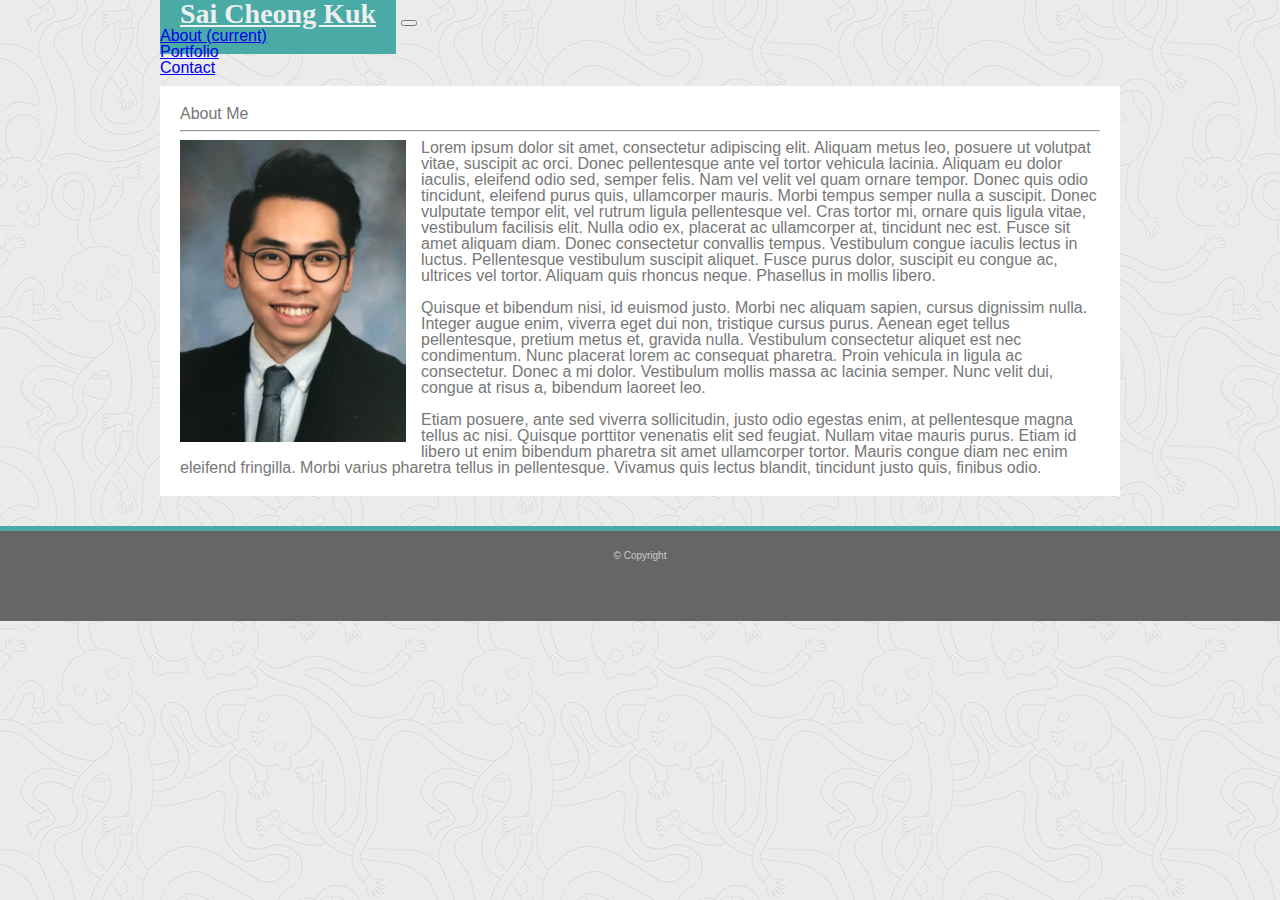
==== index.html @ a9c342ff "Upload Bootstrap version" ====
<!DOCTYPE html>
<html>
    <head>
        <title>Sai Bootstrap Portfolio</title>

        <link rel="stylesheet" type="text/css" href="./assets/css/reset.css">
        <link href="https://stackpath.bootstrapcdn.com/bootstrap/4.1.3/css/bootstrap.min.css" rel="stylesheet" integrity="sha384-MCw98/SFnGE8fJT3GXwEOngsV7Zt27NXFoaoApmYm81iuXoPkFOJwJ8ERdknLPMO" crossorigin="anonymous">
        <link rel="stylesheet" type="text/css" href="./assets/css/style.css">

        <script src="https://stackpath.bootstrapcdn.com/bootstrap/4.1.3/js/bootstrap.min.js" integrity="sha384-ChfqqxuZUCnJSK3+MXmPNIyE6ZbWh2IMqE241rYiqJxyMiZ6OW/JmZQ5stwEULTy" crossorigin="anonymous"></script>
    </head>
    <body>
        <div id="main-container"> 
            <nav class="navbar navbar-expand-lg navbar-light bg-light">
                    <a class="navbar-brand name" href="#">Sai Cheong Kuk</a>
                    <button class="navbar-toggler" type="button" data-toggle="collapse" data-target="#navbarSupportedContent" aria-controls="navbarSupportedContent" aria-expanded="false" aria-label="Toggle navigation">
                      <span class="navbar-toggler-icon"></span>
                    </button>
                  
                    <div class="collapse navbar-collapse d-flex justify-content-end" >
                      <ul class="nav navbar-nav my-2 my-lg-0 ">
                        <li class="nav-item active">
                          <a class="nav-link" href="./index.html">About <span class="sr-only">(current)</span></a>
                        </li>
                        <li class="nav-item">
                          <a class="nav-link" href="./portfolio.html">Portfolio</a>
                        </li>
                        <li class="nav-item">
                        <a class="nav-link" href="./contact.html">Contact</a>
                        </li>
                      </ul>
                    </div>
            </nav>

            <div id="content-container">
                    <div class="row">
                        <div class="col-md-12">
                            <h2 class="content_headline">About Me</h2>
                            <hr >
                            <img src="assets/images/sai.png" alt="Sai Photo" class="profile_img" >
                                <p>Lorem ipsum dolor sit amet, consectetur adipiscing elit. Aliquam metus leo, posuere ut volutpat vitae, suscipit ac orci. Donec pellentesque ante vel tortor vehicula lacinia. Aliquam eu dolor iaculis, eleifend odio sed, semper felis. Nam vel velit vel quam ornare tempor. Donec quis odio tincidunt, eleifend purus quis, ullamcorper mauris. Morbi tempus semper nulla a suscipit. Donec vulputate tempor elit, vel rutrum ligula pellentesque vel. Cras tortor mi, ornare quis ligula vitae, vestibulum facilisis elit. Nulla odio ex, placerat ac ullamcorper at, tincidunt nec est. Fusce sit amet aliquam diam. Donec consectetur convallis tempus. Vestibulum congue iaculis lectus in luctus. Pellentesque vestibulum suscipit aliquet. Fusce purus dolor, suscipit eu congue ac, ultrices vel tortor. Aliquam quis rhoncus neque. Phasellus in mollis libero.</p>
                                <br>
                                <p>Quisque et bibendum nisi, id euismod justo. Morbi nec aliquam sapien, cursus dignissim nulla. Integer augue enim, viverra eget dui non, tristique cursus purus. Aenean eget tellus pellentesque, pretium metus et, gravida nulla. Vestibulum consectetur aliquet est nec condimentum. Nunc placerat lorem ac consequat pharetra. Proin vehicula in ligula ac consectetur. Donec a mi dolor. Vestibulum mollis massa ac lacinia semper. Nunc velit dui, congue at risus a, bibendum laoreet leo.</p>
                                <br>
                                <p>Etiam posuere, ante sed viverra sollicitudin, justo odio egestas enim, at pellentesque magna tellus ac nisi. Quisque porttitor venenatis elit sed feugiat. Nullam vitae mauris purus. Etiam id libero ut enim bibendum pharetra sit amet ullamcorper tortor. Mauris congue diam nec enim eleifend fringilla. Morbi varius pharetra tellus in pellentesque. Vivamus quis lectus blandit, tincidunt justo quis, finibus odio.</p>
                            
                        </div>
                    </div>

                    
                </div>
            </div>
            <footer>
                    &copy; Copyright 
            </footer>
    </body>
    
</html>
---- assets/css/style.css ----
body {
    position: relative;
    margin: 0 auto;
    font-family: Arial, 'Helvetica Neue', Helvetica, sans-serif;
	color: #777777;
    background-color: #efefef;
    background-image: url("../images/ignasi_pattern_s.png");
    /* margin-bottom: 60px; Margin bottom by footer height */
}
html {
    position: relative;
    min-height: 100%;
}



.navbar{
    padding: 0;
}

.navbar-light .navbar-brand{
    color: #efefef;
}

.name {
    padding: 25px 20px;
    background-color: #4aaaa5;
    align-content: center;
    color: white;
    font-size: 28px;
    font-family: Georgia, 'Times New Roman', Times, serif;
    font-weight: bold;
}

#content-container{
    background-color: white;
    padding: 20px;
    margin: 10px auto 30px auto;
}

.profile_img{
    float: left;
    padding: 0 15px 15px 0;
    width: 226px;
    height: auto;
}

footer {
	/*position: fixed;*/
	bottom: 0;
	color: #cccccc;
	background-color: #666666;
	border-top: 5px solid;
	border-top-color: #4aaaa5;
    height: 70px;
    width: 100%;
	text-align: center;
	font-size: 10px;
	padding-top: 20px;
}

/* Protfolio Section start */

#protfolio_section{
    width: 760px;
}

.protfolio_item {
    float: left;
	width: 280px;
    height: 200px;
    position: relative;
    padding-right: 21px;
    padding-bottom: 230px;
}
.h3, h3{
    font-size: 1em;
}
.item_header {
    position: relative;
    size: 24px;
	top: -60px;
	text-align: center;
	background-color: #4aaaa5;
	padding: 1em;
	color: #ffffff;
	z-index: 0;
}

@media screen and (min-width: 960px) {

#main-container{
    margin: auto;
    width: 960px;

}
}

@media screen and (max-width: 640px) {


    .profile_img{
        float: left;
        padding: 0 5% 10px 5%;
        width: 100%;
        height: auto;
    }
}
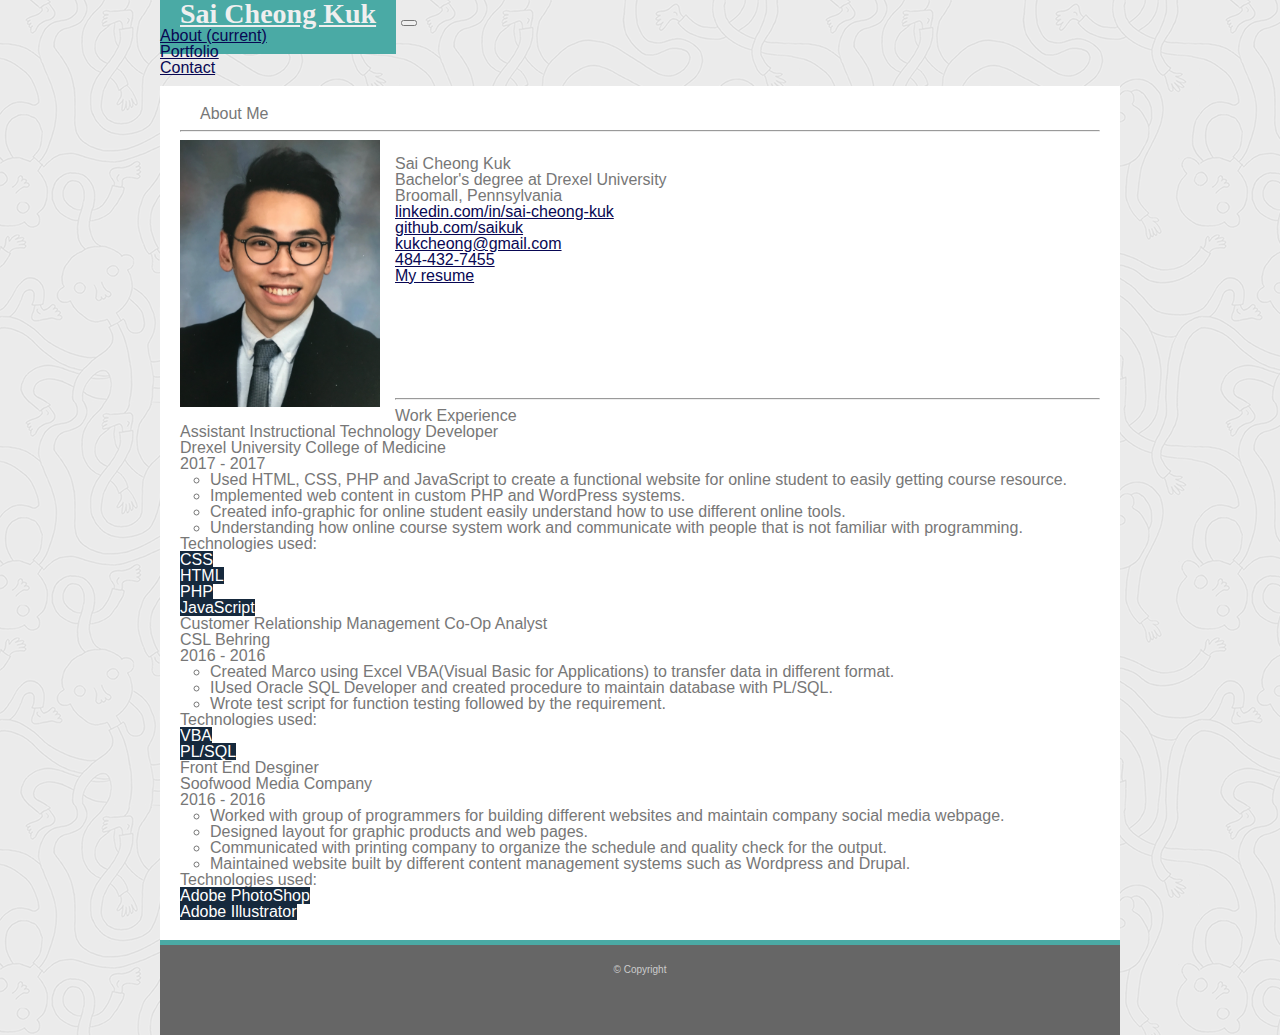
==== commit 7bd80d08: "Update for week 10" ====
--- a/index.html
+++ b/index.html
@@ -6,20 +6,26 @@
         <link rel="stylesheet" type="text/css" href="./assets/css/reset.css">
         <link href="https://stackpath.bootstrapcdn.com/bootstrap/4.1.3/css/bootstrap.min.css" rel="stylesheet" integrity="sha384-MCw98/SFnGE8fJT3GXwEOngsV7Zt27NXFoaoApmYm81iuXoPkFOJwJ8ERdknLPMO" crossorigin="anonymous">
         <link rel="stylesheet" type="text/css" href="./assets/css/style.css">
+        
+        <!-- Google Font -->
+        <link href="https://fonts.googleapis.com/css?family=Roboto:300,400,500,700,900" rel="stylesheet">
+    
+        <!-- FontAwesome JS-->
+         <script defer src="https://use.fontawesome.com/releases/v5.1.1/js/all.js" integrity="sha384-BtvRZcyfv4r0x/phJt9Y9HhnN5ur1Z+kZbKVgzVBAlQZX4jvAuImlIz+bG7TS00a" crossorigin="anonymous"></script>
+ 
 
         <script src="https://stackpath.bootstrapcdn.com/bootstrap/4.1.3/js/bootstrap.min.js" integrity="sha384-ChfqqxuZUCnJSK3+MXmPNIyE6ZbWh2IMqE241rYiqJxyMiZ6OW/JmZQ5stwEULTy" crossorigin="anonymous"></script>
     </head>
     <body>
         <div id="main-container"> 
-            <nav class="navbar navbar-expand-lg navbar-light bg-light">
+            <nav class="navbar navbar-expand-sm navbar-light bg-light">
                     <a class="navbar-brand name" href="#">Sai Cheong Kuk</a>
-                    <button class="navbar-toggler" type="button" data-toggle="collapse" data-target="#navbarSupportedContent" aria-controls="navbarSupportedContent" aria-expanded="false" aria-label="Toggle navigation">
+                    <button class="navbar-toggler" type="button" data-toggle="collapse" data-target="#navbarSupportedContent">
                       <span class="navbar-toggler-icon"></span>
                     </button>
-                  
-                    <div class="collapse navbar-collapse d-flex justify-content-end" >
-                      <ul class="nav navbar-nav my-2 my-lg-0 ">
-                        <li class="nav-item active">
+                    <div class="collapse navbar-collapse d-flex justify-content-end" id="collapsibleNavbar">
+                      <ul class="nav navbar-nav  ">
+                        <li class="nav-item ">
                           <a class="nav-link" href="./index.html">About <span class="sr-only">(current)</span></a>
                         </li>
                         <li class="nav-item">
@@ -35,19 +41,127 @@
             <div id="content-container">
                     <div class="row">
                         <div class="col-md-12">
-                            <h2 class="content_headline">About Me</h2>
+                                <div class="row d-flex">
+                                    <h2 class="mr-auto font-weight-bold content_headline">About Me</h2>
+                                </div>
                             <hr >
                             <img src="assets/images/sai.png" alt="Sai Photo" class="profile_img" >
-                                <p>Lorem ipsum dolor sit amet, consectetur adipiscing elit. Aliquam metus leo, posuere ut volutpat vitae, suscipit ac orci. Donec pellentesque ante vel tortor vehicula lacinia. Aliquam eu dolor iaculis, eleifend odio sed, semper felis. Nam vel velit vel quam ornare tempor. Donec quis odio tincidunt, eleifend purus quis, ullamcorper mauris. Morbi tempus semper nulla a suscipit. Donec vulputate tempor elit, vel rutrum ligula pellentesque vel. Cras tortor mi, ornare quis ligula vitae, vestibulum facilisis elit. Nulla odio ex, placerat ac ullamcorper at, tincidunt nec est. Fusce sit amet aliquam diam. Donec consectetur convallis tempus. Vestibulum congue iaculis lectus in luctus. Pellentesque vestibulum suscipit aliquet. Fusce purus dolor, suscipit eu congue ac, ultrices vel tortor. Aliquam quis rhoncus neque. Phasellus in mollis libero.</p>
-                                <br>
-                                <p>Quisque et bibendum nisi, id euismod justo. Morbi nec aliquam sapien, cursus dignissim nulla. Integer augue enim, viverra eget dui non, tristique cursus purus. Aenean eget tellus pellentesque, pretium metus et, gravida nulla. Vestibulum consectetur aliquet est nec condimentum. Nunc placerat lorem ac consequat pharetra. Proin vehicula in ligula ac consectetur. Donec a mi dolor. Vestibulum mollis massa ac lacinia semper. Nunc velit dui, congue at risus a, bibendum laoreet leo.</p>
-                                <br>
-                                <p>Etiam posuere, ante sed viverra sollicitudin, justo odio egestas enim, at pellentesque magna tellus ac nisi. Quisque porttitor venenatis elit sed feugiat. Nullam vitae mauris purus. Etiam id libero ut enim bibendum pharetra sit amet ullamcorper tortor. Mauris congue diam nec enim eleifend fringilla. Morbi varius pharetra tellus in pellentesque. Vivamus quis lectus blandit, tincidunt justo quis, finibus odio.</p>
-                            
+                            <div class="resume-header  pt-md-0">
+                                    <div class="media flex-column flex-md-row">
+                                        <img class="mr-3 img-fluid picture mx-auto" src="assets/images/profile.jpg" alt="">
+                                        <div class="media-body d-flex flex-column flex-md-row mx-auto mx-lg-0">
+                                            <div>
+                                                <h2 class=" mt-0 mb-1">Sai Cheong Kuk</h2>
+                                                <div class="mb-2">Bachelor's degree at Drexel University </div>
+                                                <div class="mb-2">Broomall, Pennsylvania</div>
+                                                
+                                                
+                                            </div>
+                                            <div class="ml-md-auto mt-2">
+                                                <ul class="resume-social list-unstyled">
+                                                    <li class="mb-3"><a href="https://www.linkedin.com/in/sai-cheong-kuk-442639109/"><span class="fa-container text-center mr-2"><i class="fab fa-linkedin-in fa-fw"></i></span>linkedin.com/in/sai-cheong-kuk</a></li>
+                                                    <li class="mb-3"><a href="https://github.com/saikuk"><span class="fa-container text-center mr-2"><i class="fab fa-github-alt fa-fw"></i></span>github.com/saikuk</a></li>
+                                                    <li class="mb-3"><a href="#"><i class="far fa-envelope fa-fw mr-2" ></i>kukcheong@gmail.com</a></li>
+                                                    <li class="mb-3"><a href="#"><i class="fas fa-mobile-alt fa-fw mr-2"></i>484-432-7455</a></li>
+                                                    <li><a href="#"><i class="fas fa-file-pdf fa-fw mr-2"></i>My resume</a></li>
+                                                </ul>
+
+                                            </div>
+                                            
+                                        </div>
+                                    </div>
+                                </div>
+                            <hr > 
+                            <div class="row">
+                                    <div class="col-lg-12">
+                                        <section class=" mb-5">
+                                            <h2 class="resume-section-title font-weight-bold pb-3 mb-3">Work Experience</h2>
+                                            <div>
+                                                <div class="position-relative">
+                                                    <article class="position-relative pb-5">
+                                                        
+                                                        <div class="mb-2">
+                                                            <div class="d-flex flex-column flex-md-row">
+                                                                <h3 class=" font-weight-bold mb-1">Assistant Instructional Technology Developer</h3>
+                                                                <div class="ml-auto">Drexel University College of Medicine</div>
+                                                            </div>
+                                                            <div>2017 - 2017</div>
+                                                        </div>
+
+                                                        <div>
+                                                            <ul class="list">
+                                                                <li>Used HTML, CSS, PHP and JavaScript to create a functional website for online student to easily getting course resource.</li>
+                                                                <li>Implemented web content in custom PHP and WordPress systems.</li>
+                                                                <li>Created info-graphic for online student easily understand how to use different online tools.</li>
+                                                                <li>Understanding how online course system work and communicate with people that is not familiar with programming.</li>
+                                                            </ul>
+                                                            <h4 class="font-weight-bold">Technologies used:</h4>
+                                                            <ul class="list-inline">
+                                                                <li class="list-inline-item"><span class="badge badge-primary badge-pill">CSS</span></li>
+                                                                <li class="list-inline-item"><span class="badge badge-primary badge-pill">HTML</span></li>
+                                                                <li class="list-inline-item"><span class="badge badge-primary badge-pill">PHP</span></li>
+                                                                <li class="list-inline-item"><span class="badge badge-primary badge-pill">JavaScript</span></li>
+                                                            </ul>
+                                                        </div>
+                
+                                                    </article>
+                                                    <article class="position-relative pb-5">
+                                                        
+                                                            <div class="mb-2">
+                                                                <div class="d-flex flex-column flex-md-row">
+                                                                    <h3 class=" font-weight-bold mb-1">Customer Relationship Management Co-Op Analyst</h3>
+                                                                    <div class="ml-auto">CSL Behring</div>
+                                                                </div>
+                                                                <div>2016 - 2016</div>
+                                                            </div>
+    
+                                                            <div>
+                                                                <ul class="list">
+                                                                    <li>Created Marco using Excel VBA(Visual Basic for Applications) to transfer data in different format.</li>
+                                                                    <li>IUsed Oracle SQL Developer and created procedure to maintain database with PL/SQL.</li>
+                                                                    <li>Wrote test script for function testing followed by the requirement.</li>
+                                                                </ul>
+                                                                <h4 class="font-weight-bold">Technologies used:</h4>
+                                                                <ul class="list-inline">
+                                                                    <li class="list-inline-item"><span class="badge badge-primary badge-pill">VBA</span></li>
+                                                                    <li class="list-inline-item"><span class="badge badge-primary badge-pill">PL/SQL</span></li>
+                                                                </ul>
+                                                            </div>
+                    
+                                                        </article>
+                                                        <article class="position-relative pb-5">
+                                                        
+                                                                <div class="mb-2">
+                                                                    <div class="d-flex flex-column flex-md-row">
+                                                                        <h3 class=" font-weight-bold mb-1">Front End Desginer</h3>
+                                                                        <div class="ml-auto">Soofwood Media Company</div>
+                                                                    </div>
+                                                                    <div>2016 - 2016</div>
+                                                                </div>
+        
+                                                                <div>
+                                                                    <ul class="list">
+                                                                        <li>Worked with group of programmers for building different websites and maintain company social media webpage.</li>
+                                                                        <li>Designed layout for graphic products and web pages.</li>
+                                                                        <li>Communicated with printing company to organize the schedule and quality check for the output.</li>
+                                                                        <li>Maintained website built by different content management systems such as Wordpress and Drupal.</li>
+                                                                    </ul>
+                                                                    <h4 class="font-weight-bold">Technologies used:</h4>
+                                                                    <ul class="list-inline">
+                                                                        <li class="list-inline-item"><span class="badge badge-primary badge-pill">Adobe PhotoShop</span></li>
+                                                                        <li class="list-inline-item"><span class="badge badge-primary badge-pill">Adobe Illustrator</span></li>
+                                                                    </ul>
+                                                                </div>
+                        
+                                                            </article>
+                                                    
+                                                </div>
+                                                
+                                            </div>
+                                        </section><!--//experience-section-->
+                                    </div>
                         </div>
                     </div>
-
-                    
                 </div>
             </div>
             <footer>
--- a/assets/css/style.css
+++ b/assets/css/style.css
@@ -12,7 +12,14 @@
     min-height: 100%;
 }
 
+a{
+    color: #080753;
+}
 
+.badge-primary {
+    color: #fff;
+    background-color: #16293d;
+}
 
 .navbar{
     padding: 0;
@@ -32,16 +39,32 @@
     font-weight: bold;
 }
 
+#aboutMeLink{
+    float: right;
+}
+.resume-header{
+    height: 250px;
+}
+
+.content_headline{
+    padding-left: 20px;
+}
+
+.list{
+    list-style:circle;
+    margin-left: 30px;
+}
+
 #content-container{
     background-color: white;
     padding: 20px;
-    margin: 10px auto 30px auto;
+    margin: 10px auto 0 auto;
 }
 
 .profile_img{
     float: left;
     padding: 0 15px 15px 0;
-    width: 226px;
+    width: 200px;
     height: auto;
 }
 
@@ -76,11 +99,23 @@
 .h3, h3{
     font-size: 1em;
 }
-.item_header {
+.item_1 {
     position: relative;
     size: 24px;
 	top: -60px;
 	text-align: center;
+	background-color: #4aaaa5;
+	padding: 1em;
+	color: #ffffff;
+	z-index: 0;
+}
+
+.item_2 {
+    position: relative;
+    size: 24px;
+	top: -60px;
+    text-align: center;
+    width: 200px;
 	background-color: #4aaaa5;
 	padding: 1em;
 	color: #ffffff;
@@ -94,7 +129,9 @@
     width: 960px;
 
 }
+
 }
+
 
 @media screen and (max-width: 640px) {
 
@@ -102,7 +139,32 @@
     .profile_img{
         float: left;
         padding: 0 5% 10px 5%;
-        width: 100%;
+        width: 40%;
         height: auto;
     }
-}+
+
+    #protfolio_section{
+        width: 90%;
+        position: relative;
+        padding: 0 5%;
+    }
+
+    .protfolio_item {
+        margin: auto;
+        height: auto;
+        width: auto;
+        float: none;
+        padding: 0 5%;
+
+    }
+
+    .protfolio_img{
+        width:100%;
+    }
+
+}
+
+
+
+
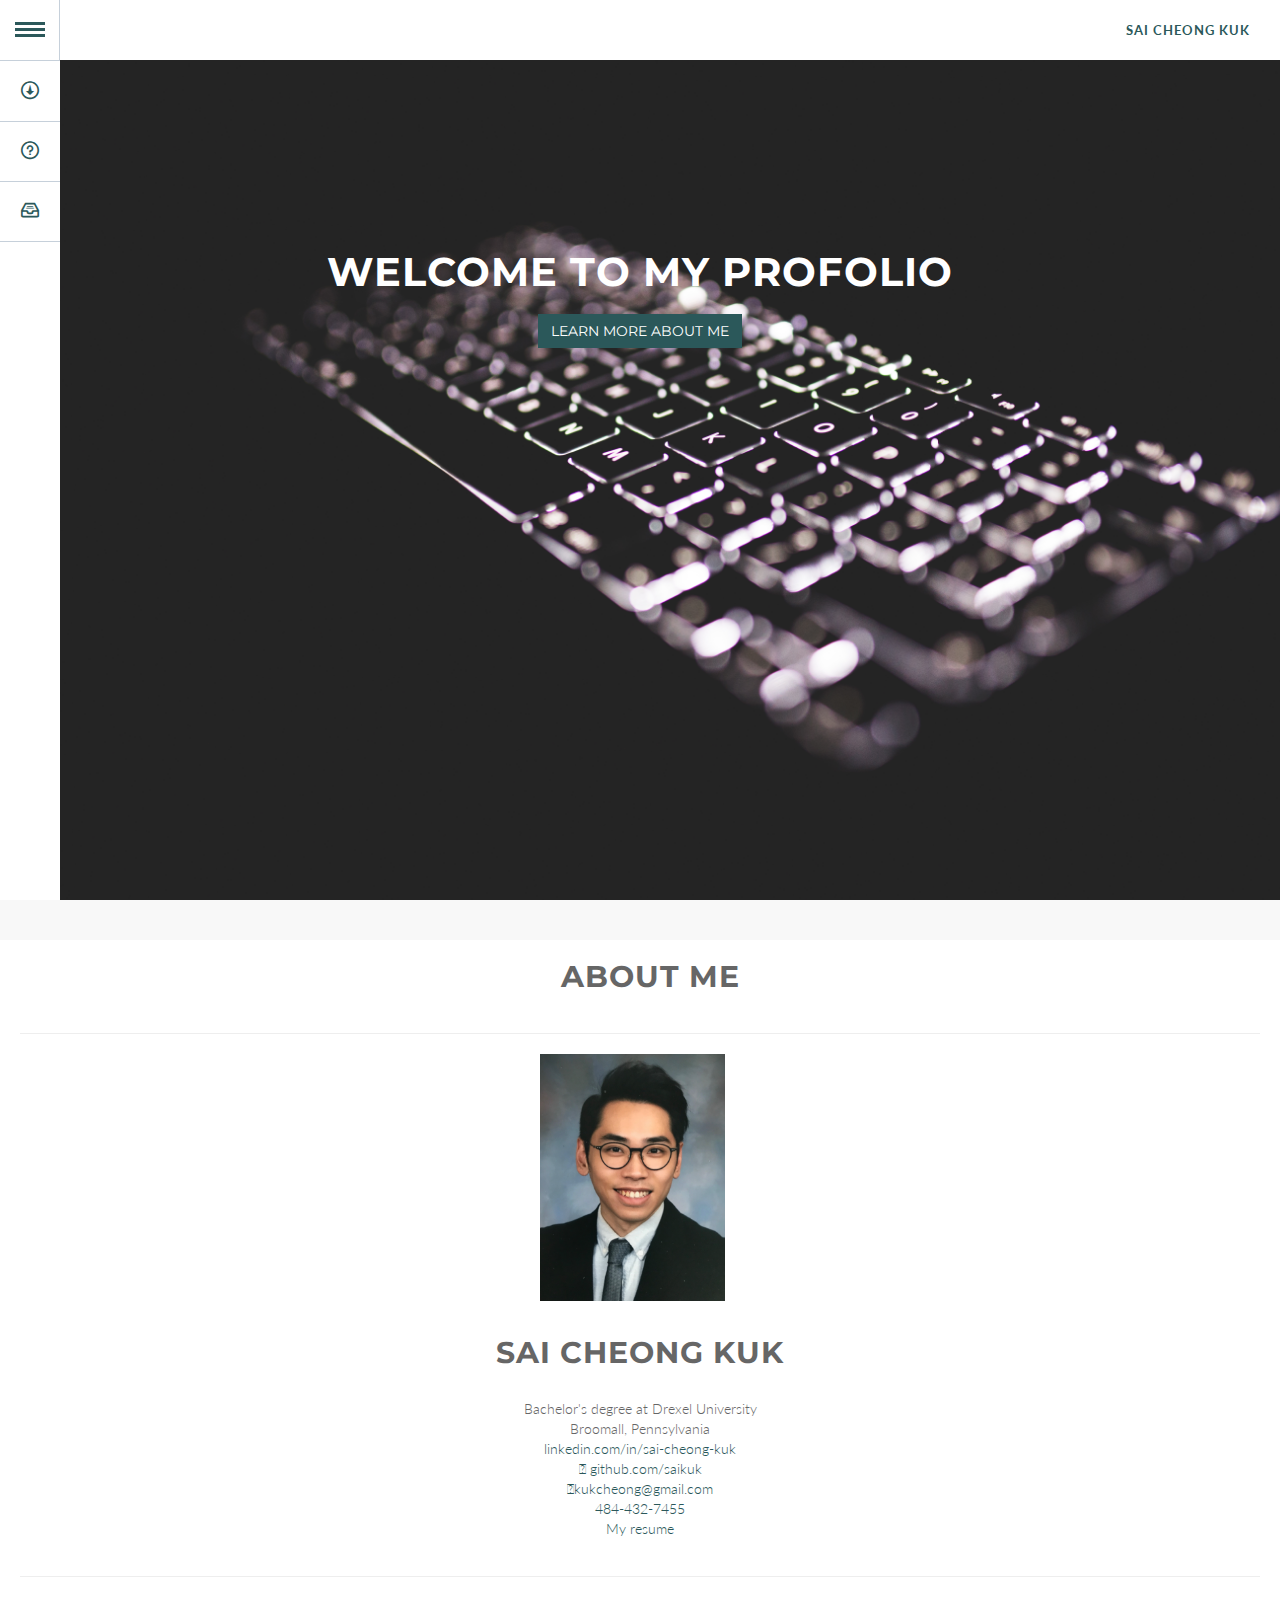
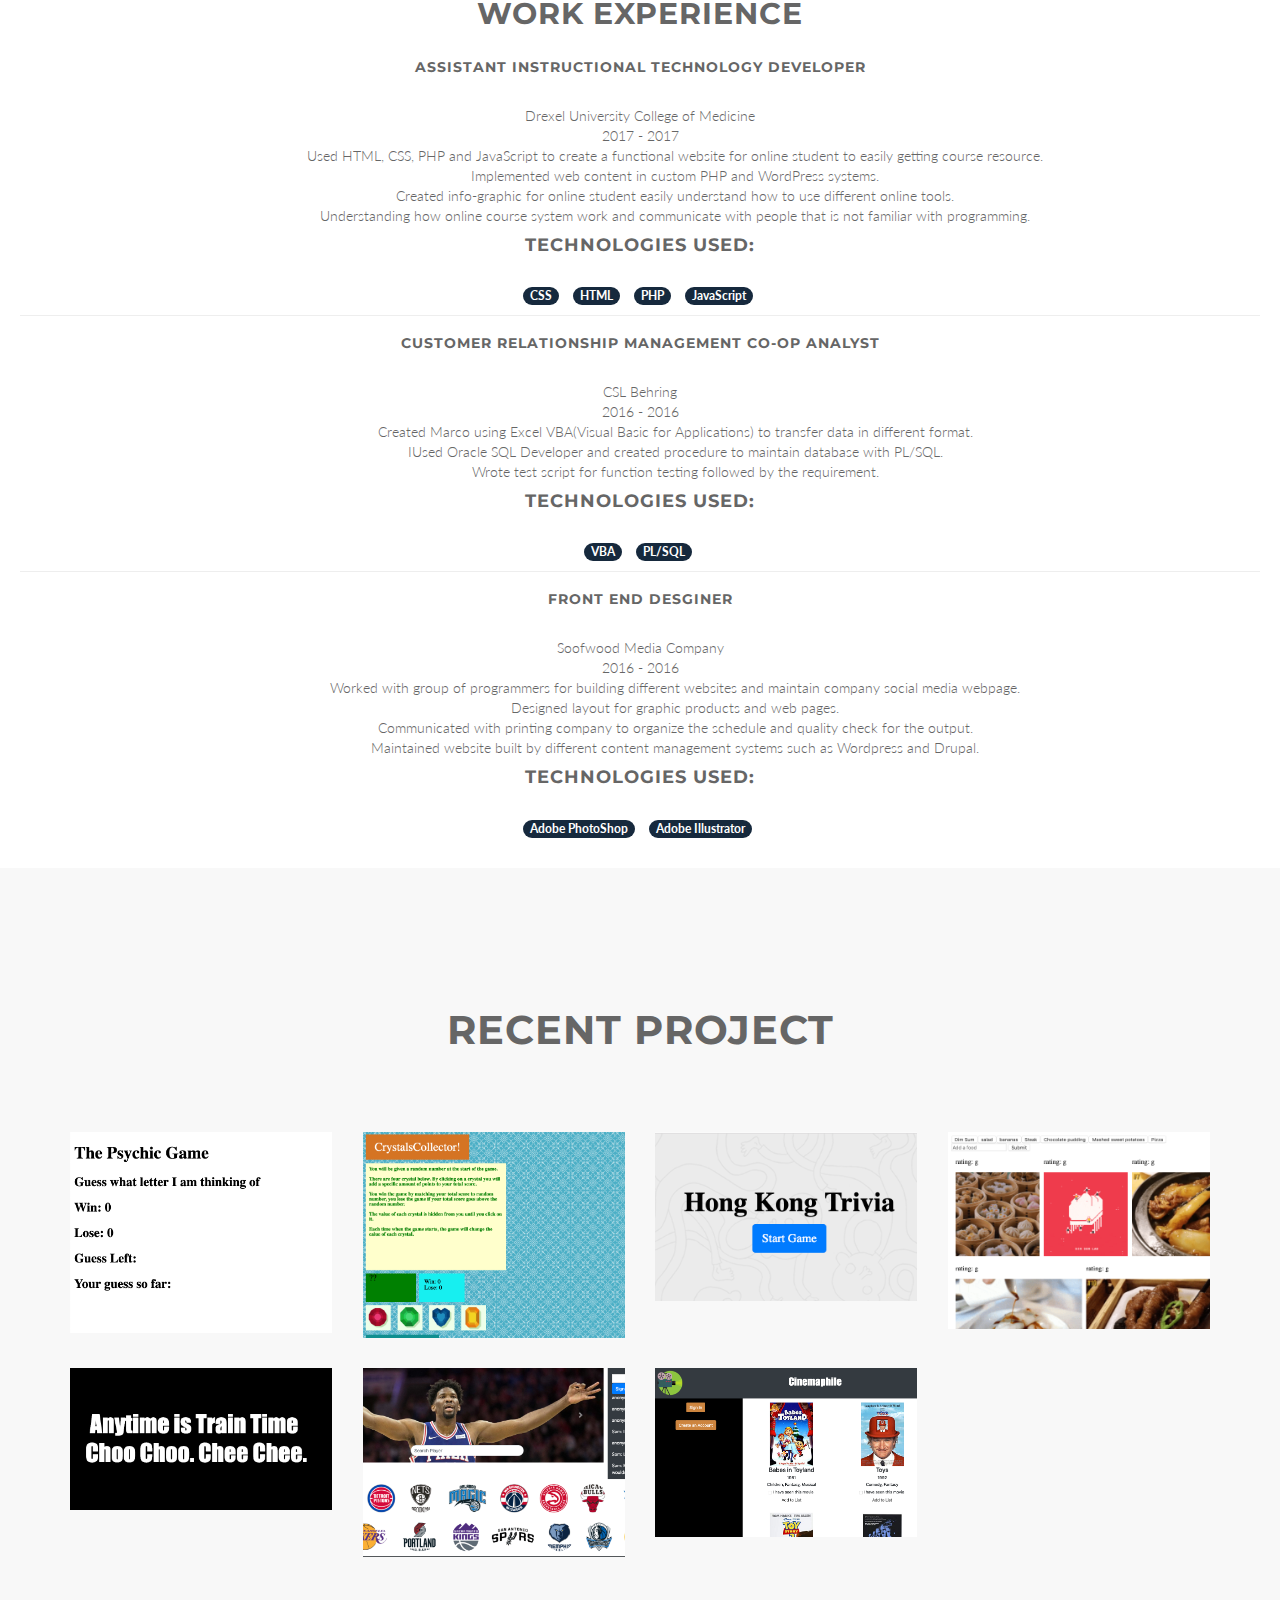
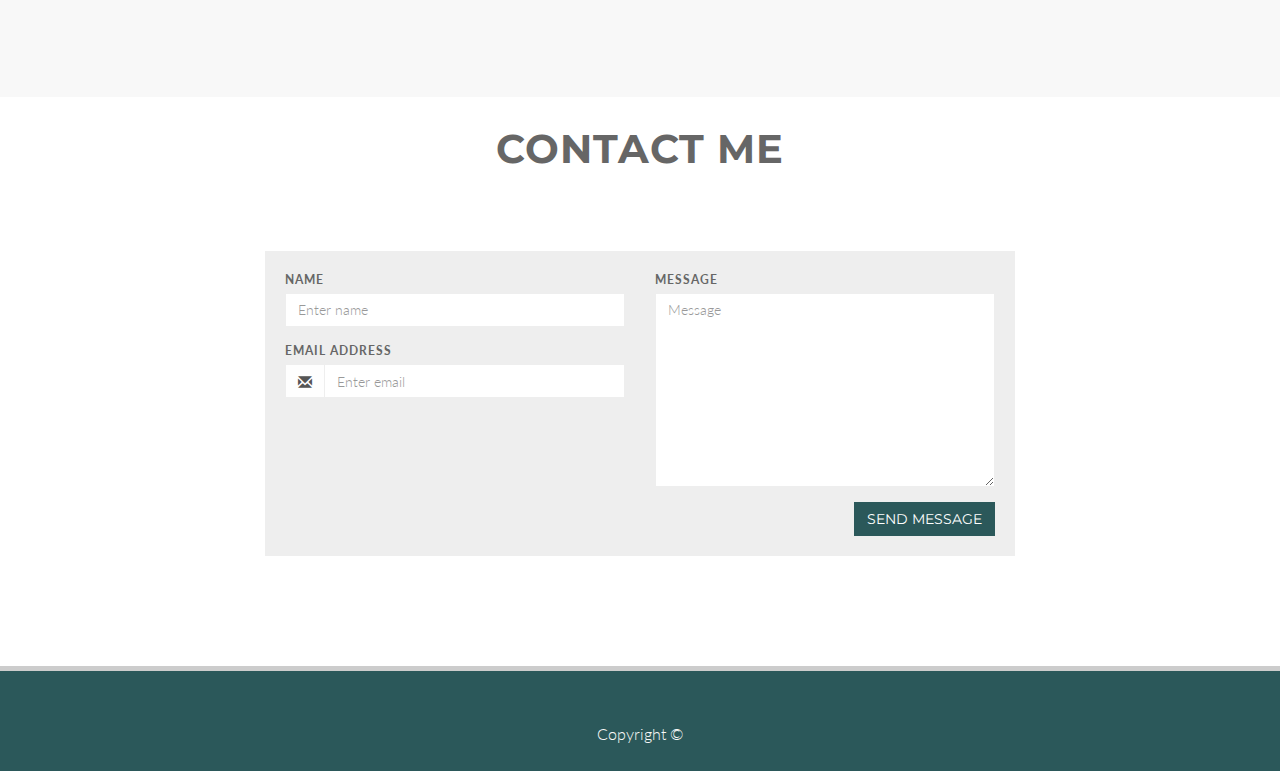
==== commit 7aa85aa8: "Upload" ====
--- a/index.html
+++ b/index.html
@@ -1,172 +1,395 @@
-<!DOCTYPE html>
-<html>
-    <head>
-        <title>Sai Bootstrap Portfolio</title>
-
-        <link rel="stylesheet" type="text/css" href="./assets/css/reset.css">
-        <link href="https://stackpath.bootstrapcdn.com/bootstrap/4.1.3/css/bootstrap.min.css" rel="stylesheet" integrity="sha384-MCw98/SFnGE8fJT3GXwEOngsV7Zt27NXFoaoApmYm81iuXoPkFOJwJ8ERdknLPMO" crossorigin="anonymous">
-        <link rel="stylesheet" type="text/css" href="./assets/css/style.css">
-        
-        <!-- Google Font -->
-        <link href="https://fonts.googleapis.com/css?family=Roboto:300,400,500,700,900" rel="stylesheet">
-    
-        <!-- FontAwesome JS-->
-         <script defer src="https://use.fontawesome.com/releases/v5.1.1/js/all.js" integrity="sha384-BtvRZcyfv4r0x/phJt9Y9HhnN5ur1Z+kZbKVgzVBAlQZX4jvAuImlIz+bG7TS00a" crossorigin="anonymous"></script>
- 
-
-        <script src="https://stackpath.bootstrapcdn.com/bootstrap/4.1.3/js/bootstrap.min.js" integrity="sha384-ChfqqxuZUCnJSK3+MXmPNIyE6ZbWh2IMqE241rYiqJxyMiZ6OW/JmZQ5stwEULTy" crossorigin="anonymous"></script>
-    </head>
-    <body>
-        <div id="main-container"> 
-            <nav class="navbar navbar-expand-sm navbar-light bg-light">
-                    <a class="navbar-brand name" href="#">Sai Cheong Kuk</a>
-                    <button class="navbar-toggler" type="button" data-toggle="collapse" data-target="#navbarSupportedContent">
-                      <span class="navbar-toggler-icon"></span>
-                    </button>
-                    <div class="collapse navbar-collapse d-flex justify-content-end" id="collapsibleNavbar">
-                      <ul class="nav navbar-nav  ">
-                        <li class="nav-item ">
-                          <a class="nav-link" href="./index.html">About <span class="sr-only">(current)</span></a>
-                        </li>
-                        <li class="nav-item">
-                          <a class="nav-link" href="./portfolio.html">Portfolio</a>
-                        </li>
-                        <li class="nav-item">
-                        <a class="nav-link" href="./contact.html">Contact</a>
-                        </li>
-                      </ul>
-                    </div>
-            </nav>
-
-            <div id="content-container">
-                    <div class="row">
-                        <div class="col-md-12">
-                                <div class="row d-flex">
-                                    <h2 class="mr-auto font-weight-bold content_headline">About Me</h2>
-                                </div>
-                            <hr >
-                            <img src="assets/images/sai.png" alt="Sai Photo" class="profile_img" >
-                            <div class="resume-header  pt-md-0">
-                                    <div class="media flex-column flex-md-row">
-                                        <img class="mr-3 img-fluid picture mx-auto" src="assets/images/profile.jpg" alt="">
-                                        <div class="media-body d-flex flex-column flex-md-row mx-auto mx-lg-0">
-                                            <div>
-                                                <h2 class=" mt-0 mb-1">Sai Cheong Kuk</h2>
-                                                <div class="mb-2">Bachelor's degree at Drexel University </div>
-                                                <div class="mb-2">Broomall, Pennsylvania</div>
-                                                
-                                                
-                                            </div>
-                                            <div class="ml-md-auto mt-2">
-                                                <ul class="resume-social list-unstyled">
-                                                    <li class="mb-3"><a href="https://www.linkedin.com/in/sai-cheong-kuk-442639109/"><span class="fa-container text-center mr-2"><i class="fab fa-linkedin-in fa-fw"></i></span>linkedin.com/in/sai-cheong-kuk</a></li>
-                                                    <li class="mb-3"><a href="https://github.com/saikuk"><span class="fa-container text-center mr-2"><i class="fab fa-github-alt fa-fw"></i></span>github.com/saikuk</a></li>
-                                                    <li class="mb-3"><a href="#"><i class="far fa-envelope fa-fw mr-2" ></i>kukcheong@gmail.com</a></li>
-                                                    <li class="mb-3"><a href="#"><i class="fas fa-mobile-alt fa-fw mr-2"></i>484-432-7455</a></li>
-                                                    <li><a href="#"><i class="fas fa-file-pdf fa-fw mr-2"></i>My resume</a></li>
-                                                </ul>
-
-                                            </div>
-                                            
-                                        </div>
-                                    </div>
-                                </div>
-                            <hr > 
-                            <div class="row">
-                                    <div class="col-lg-12">
-                                        <section class=" mb-5">
-                                            <h2 class="resume-section-title font-weight-bold pb-3 mb-3">Work Experience</h2>
-                                            <div>
-                                                <div class="position-relative">
-                                                    <article class="position-relative pb-5">
-                                                        
-                                                        <div class="mb-2">
-                                                            <div class="d-flex flex-column flex-md-row">
-                                                                <h3 class=" font-weight-bold mb-1">Assistant Instructional Technology Developer</h3>
-                                                                <div class="ml-auto">Drexel University College of Medicine</div>
-                                                            </div>
-                                                            <div>2017 - 2017</div>
-                                                        </div>
-
-                                                        <div>
-                                                            <ul class="list">
-                                                                <li>Used HTML, CSS, PHP and JavaScript to create a functional website for online student to easily getting course resource.</li>
-                                                                <li>Implemented web content in custom PHP and WordPress systems.</li>
-                                                                <li>Created info-graphic for online student easily understand how to use different online tools.</li>
-                                                                <li>Understanding how online course system work and communicate with people that is not familiar with programming.</li>
-                                                            </ul>
-                                                            <h4 class="font-weight-bold">Technologies used:</h4>
-                                                            <ul class="list-inline">
-                                                                <li class="list-inline-item"><span class="badge badge-primary badge-pill">CSS</span></li>
-                                                                <li class="list-inline-item"><span class="badge badge-primary badge-pill">HTML</span></li>
-                                                                <li class="list-inline-item"><span class="badge badge-primary badge-pill">PHP</span></li>
-                                                                <li class="list-inline-item"><span class="badge badge-primary badge-pill">JavaScript</span></li>
-                                                            </ul>
-                                                        </div>
-                
-                                                    </article>
-                                                    <article class="position-relative pb-5">
-                                                        
-                                                            <div class="mb-2">
-                                                                <div class="d-flex flex-column flex-md-row">
-                                                                    <h3 class=" font-weight-bold mb-1">Customer Relationship Management Co-Op Analyst</h3>
-                                                                    <div class="ml-auto">CSL Behring</div>
-                                                                </div>
-                                                                <div>2016 - 2016</div>
-                                                            </div>
-    
-                                                            <div>
-                                                                <ul class="list">
-                                                                    <li>Created Marco using Excel VBA(Visual Basic for Applications) to transfer data in different format.</li>
-                                                                    <li>IUsed Oracle SQL Developer and created procedure to maintain database with PL/SQL.</li>
-                                                                    <li>Wrote test script for function testing followed by the requirement.</li>
-                                                                </ul>
-                                                                <h4 class="font-weight-bold">Technologies used:</h4>
-                                                                <ul class="list-inline">
-                                                                    <li class="list-inline-item"><span class="badge badge-primary badge-pill">VBA</span></li>
-                                                                    <li class="list-inline-item"><span class="badge badge-primary badge-pill">PL/SQL</span></li>
-                                                                </ul>
-                                                            </div>
-                    
-                                                        </article>
-                                                        <article class="position-relative pb-5">
-                                                        
-                                                                <div class="mb-2">
-                                                                    <div class="d-flex flex-column flex-md-row">
-                                                                        <h3 class=" font-weight-bold mb-1">Front End Desginer</h3>
-                                                                        <div class="ml-auto">Soofwood Media Company</div>
-                                                                    </div>
-                                                                    <div>2016 - 2016</div>
-                                                                </div>
-        
-                                                                <div>
-                                                                    <ul class="list">
-                                                                        <li>Worked with group of programmers for building different websites and maintain company social media webpage.</li>
-                                                                        <li>Designed layout for graphic products and web pages.</li>
-                                                                        <li>Communicated with printing company to organize the schedule and quality check for the output.</li>
-                                                                        <li>Maintained website built by different content management systems such as Wordpress and Drupal.</li>
-                                                                    </ul>
-                                                                    <h4 class="font-weight-bold">Technologies used:</h4>
-                                                                    <ul class="list-inline">
-                                                                        <li class="list-inline-item"><span class="badge badge-primary badge-pill">Adobe PhotoShop</span></li>
-                                                                        <li class="list-inline-item"><span class="badge badge-primary badge-pill">Adobe Illustrator</span></li>
-                                                                    </ul>
-                                                                </div>
-                        
-                                                            </article>
-                                                    
-                                                </div>
-                                                
-                                            </div>
-                                        </section><!--//experience-section-->
-                                    </div>
-                        </div>
-                    </div>
-                </div>
-            </div>
-            <footer>
-                    &copy; Copyright 
-            </footer>
-    </body>
-    
+<!DOCTYPE html>
+<html lang="en">
+
+<head>
+	<meta charset="utf-8">
+	<meta name="viewport" content="width=device-width, initial-scale=1.0">
+	<meta name="description" content="">
+	<meta name="author" content="">
+
+	<title>Sai profolio</title>
+
+	<!-- Bootstrap Core CSS -->
+	<link href="css/bootstrap.min.css" rel="stylesheet" type="text/css">
+
+	<!-- Fonts -->
+	<link href="font-awesome/css/font-awesome.min.css" rel="stylesheet" type="text/css">
+	<link href="css/nivo-lightbox.css" rel="stylesheet" />
+	<link href="css/nivo-lightbox-theme/default/default.css" rel="stylesheet" type="text/css" />
+	<link href="css/animate.css" rel="stylesheet" />
+	<!-- Squad theme CSS -->
+	<link href="css/style.css" rel="stylesheet">
+	<link href="color/default.css" rel="stylesheet">
+
+</head>
+
+<body data-spy="scroll">
+
+	<div class="container">
+		<ul id="gn-menu" class="gn-menu-main">
+			<li class="gn-trigger">
+				<a class="gn-icon gn-icon-menu">
+					<span>Menu</span>
+				</a>
+				<nav class="gn-menu-wrapper">
+					<div class="gn-scroller">
+						<ul class="gn-menu">
+							<li>
+								<a href="#about" class="gn-icon gn-icon-download">About me</a>
+							</li>
+							<li>
+								<a href="#works" class="gn-icon gn-icon-help">Portfolio</a>
+							</li>
+							<li>
+								<a href="#contact" class="gn-icon gn-icon-archive">Contact</a>
+							</li>
+						</ul>
+					</div>
+					<!-- /gn-scroller -->
+				</nav>
+			</li>
+			<li>
+				<a href="index.html">Sai Cheong Kuk</a>
+			</li>
+
+		</ul>
+	</div>
+
+	<!-- Section: intro -->
+	<section id="intro" class="intro">
+		<div class="slogan">
+			<h1>Welcome to my profolio</h1>
+			<a href="#about" class="btn btn-skin scroll">Learn more about me</a>
+		</div>
+	</section>
+	<!-- /Section: intro -->
+
+	<!-- Section: about -->
+	<section id="about" class="home-section text-center bg-gray">
+		<div id="content-container">
+			<div class="row">
+				<div class="col-md-12">
+					<div class="row d-flex">
+						<h2 class="mr-auto font-weight-bold content_headline">About Me</h2>
+					</div>
+					<hr>
+					<img src="img/sai.png" alt="Sai Photo" class="profile_img">
+					<div class="resume-header  pt-md-0">
+						<div class="media flex-column flex-md-row">
+							<img class="mr-3 img-fluid picture mx-auto" src="assets/images/profile.jpg" alt="">
+							<div class="media-body d-flex flex-column flex-md-row mx-auto mx-lg-0">
+								<div>
+									<h2 class=" mt-0 mb-1">Sai Cheong Kuk</h2>
+									<div class="mb-2">Bachelor's degree at Drexel University </div>
+									<div class="mb-2">Broomall, Pennsylvania</div>
+
+
+								</div>
+								<div class="ml-md-auto mt-2">
+									<ul class="resume-social list-unstyled">
+										<li class="mb-3">
+											<a href="https://www.linkedin.com/in/sai-cheong-kuk-442639109/">
+												<span class="fa-container text-center mr-2">
+													<i class="fab fa-linkedin-in fa-fw"></i>
+												</span>linkedin.com/in/sai-cheong-kuk</a>
+										</li>
+										<li class="mb-3">
+											<a href="https://github.com/saikuk">
+												<span class="fa-container text-center mr-2">
+													<i class="fab fa-github-alt fa-fw"></i>
+												</span>github.com/saikuk</a>
+										</li>
+										<li class="mb-3">
+											<a href="#">
+												<i class="far fa-envelope fa-fw mr-2"></i>kukcheong@gmail.com</a>
+										</li>
+										<li class="mb-3">
+											<a href="#">
+												<i class="fas fa-mobile-alt fa-fw mr-2"></i>484-432-7455</a>
+										</li>
+										<li>
+											<a href="https://github.com/saikuk/Bootstrap-Portfolio/blob/master/assets/images/resume_03.pdf">
+												<i class="fas fa-file-pdf fa-fw mr-2"></i>My resume</a>
+										</li>
+									</ul>
+
+								</div>
+
+							</div>
+						</div>
+					</div>
+					<hr>
+					<div class="row">
+						<div class="col-lg-12">
+							<section class=" mb-5">
+								<h2 class="resume-section-title font-weight-bold pb-3 mb-3">Work Experience</h2>
+								<div>
+									<div class="position-relative">
+										<article class="position-relative pb-5">
+
+											<div class="mb-2">
+												<div class="d-flex flex-column flex-md-row">
+													<h3 class=" font-weight-bold mb-1">Assistant Instructional Technology Developer</h3>
+													<div class="ml-auto">Drexel University College of Medicine</div>
+												</div>
+												<div>2017 - 2017</div>
+											</div>
+
+											<div>
+												<ul class="list">
+													<li>Used HTML, CSS, PHP and JavaScript to create a functional website for online student to easily getting course
+														resource.</li>
+													<li>Implemented web content in custom PHP and WordPress systems.</li>
+													<li>Created info-graphic for online student easily understand how to use different online tools.</li>
+													<li>Understanding how online course system work and communicate with people that is not familiar with programming.</li>
+												</ul>
+												<h4 class="font-weight-bold">Technologies used:</h4>
+												<ul class="list-inline">
+													<li class="list-inline-item">
+														<span class="badge badge-primary badge-pill">CSS</span>
+													</li>
+													<li class="list-inline-item">
+														<span class="badge badge-primary badge-pill">HTML</span>
+													</li>
+													<li class="list-inline-item">
+														<span class="badge badge-primary badge-pill">PHP</span>
+													</li>
+													<li class="list-inline-item">
+														<span class="badge badge-primary badge-pill">JavaScript</span>
+													</li>
+												</ul>
+											</div>
+
+										</article>
+										<hr>
+										<article class="position-relative pb-5">
+
+											<div class="mb-2">
+												<div class="d-flex flex-column flex-md-row">
+													<h3 class=" font-weight-bold mb-1">Customer Relationship Management Co-Op Analyst</h3>
+													<div class="ml-auto">CSL Behring</div>
+												</div>
+												<div>2016 - 2016</div>
+											</div>
+
+											<div>
+												<ul class="list">
+													<li>Created Marco using Excel VBA(Visual Basic for Applications) to transfer data in different format.</li>
+													<li>IUsed Oracle SQL Developer and created procedure to maintain database with PL/SQL.</li>
+													<li>Wrote test script for function testing followed by the requirement.</li>
+												</ul>
+												<h4 class="font-weight-bold">Technologies used:</h4>
+												<ul class="list-inline">
+													<li class="list-inline-item">
+														<span class="badge badge-primary badge-pill">VBA</span>
+													</li>
+													<li class="list-inline-item">
+														<span class="badge badge-primary badge-pill">PL/SQL</span>
+													</li>
+												</ul>
+											</div>
+
+										</article>
+										<hr>
+										<article class="position-relative pb-5">
+
+											<div class="mb-2">
+												<div class="d-flex flex-column flex-md-row">
+													<h3 class=" font-weight-bold mb-1">Front End Desginer</h3>
+													<div class="ml-auto">Soofwood Media Company</div>
+												</div>
+												<div>2016 - 2016</div>
+											</div>
+
+											<div>
+												<ul class="list">
+													<li>Worked with group of programmers for building different websites and maintain company social media webpage.</li>
+													<li>Designed layout for graphic products and web pages.</li>
+													<li>Communicated with printing company to organize the schedule and quality check for the output.</li>
+													<li>Maintained website built by different content management systems such as Wordpress and Drupal.</li>
+												</ul>
+												<h4 class="font-weight-bold">Technologies used:</h4>
+												<ul class="list-inline">
+													<li class="list-inline-item">
+														<span class="badge badge-primary badge-pill">Adobe PhotoShop</span>
+													</li>
+													<li class="list-inline-item">
+														<span class="badge badge-primary badge-pill">Adobe Illustrator</span>
+													</li>
+												</ul>
+											</div>
+
+										</article>
+
+									</div>
+
+								</div>
+							</section>
+							<!--//experience-section-->
+						</div>
+					</div>
+				</div>
+			</div>
+		</div>
+	</section>
+	<!-- /Section: about -->
+
+
+
+
+	<!-- Section: works -->
+	<section id="works" class="home-section text-center bg-gray">
+		<div class="heading-works marginbot-50">
+			<div class="container">
+				<div class="row">
+					<div class="col-lg-8 col-lg-offset-2">
+
+						<div class="section-heading">
+							<h2>Recent Project</h2>
+						</div>
+
+					</div>
+				</div>
+			</div>
+		</div>
+		<div class="container">
+
+			<div class="row">
+				<div class="col-sm-12 col-md-12 col-lg-12">
+
+					<div class="row gallery-item">
+						<div class="col-md-3">
+							<a href="https://saikuk.github.io/Psychic-Game/">
+								<img src="img/works/1.png" class="img-responsive" alt="img">
+							</a>
+						</div>
+						<div class="col-md-3">
+							<a href="https://saikuk.github.io/unit-4-game/">
+								<img src="img/works/2.png" class="img-responsive" alt="img">
+							</a>
+						</div>
+						<div class="col-md-3">
+							<a href="https://saikuk.github.io/TriviaGame/">
+								<img src="img/works/3.png" class="img-responsive" alt="img">
+							</a>
+						</div>
+						<div class="col-md-3">
+							<a href="https://saikuk.github.io/GifTastic/">
+								<img src="img/works/4.png" class="img-responsive" alt="img">
+							</a>
+						</div>
+					</div>
+					<div class="row gallery-item">
+					<div class="col-md-3">
+						<a href="https://saikuk.github.io/Train-Scheduler/">
+							<img src="img/works/5.png" class="img-responsive" alt="img">
+						</a>
+					</div>
+					<div class="col-md-3">
+						<a href="https://samtaub.github.io/Project-1/">
+							<img src="img/works/6.png" class="img-responsive" alt="img">
+						</a>
+					</div>
+					<div class="col-md-3">
+						<a href="https://cinemaphile.herokuapp.com/">
+							<img src="img/works/7.png" class="img-responsive" alt="img">
+						</a>
+					</div>
+				</div>
+
+				</div>
+			</div>
+		</div>
+	</section>
+	<!-- /Section: works -->
+
+	<!-- Section: contact -->
+	<section id="contact" class="home-section text-center">
+		<div class="heading-contact marginbot-50">
+			<div class="container">
+				<div class="row">
+					<div class="col-lg-8 col-lg-offset-2">
+
+						<div class="section-heading">
+							<h2>Contact Me</h2>
+						</div>
+
+					</div>
+				</div>
+			</div>
+		</div>
+		<div class="container">
+
+			<div class="row">
+				<div class="col-lg-8 col-md-offset-2">
+					<div class="boxed-grey">
+						<form id="contact-form">
+							<div class="row">
+								<div class="col-md-6">
+									<div class="form-group">
+										<label for="name">
+											Name</label>
+										<input type="text" class="form-control" id="name" placeholder="Enter name" required="required" />
+									</div>
+									<div class="form-group">
+										<label for="email">
+											Email Address</label>
+										<div class="input-group">
+											<span class="input-group-addon">
+												<span class="glyphicon glyphicon-envelope"></span>
+											</span>
+											<input type="email" class="form-control" id="email" placeholder="Enter email" required="required" />
+										</div>
+									</div>
+
+								</div>
+								<div class="col-md-6">
+									<div class="form-group">
+										<label for="name">
+											Message</label>
+										<textarea name="message" id="message" class="form-control" rows="9" cols="25" required="required" placeholder="Message"></textarea>
+									</div>
+								</div>
+								<div class="col-md-12">
+									<button type="submit" class="btn btn-skin pull-right" id="btnContactUs">
+										Send Message</button>
+								</div>
+							</div>
+						</form>
+					</div>
+
+				</div>
+
+			</div>
+
+		</div>
+	</section>
+	<!-- /Section: contact -->
+
+	<footer>
+		<div class="container">
+			<div class="row">
+				<div class="col-md-12 col-lg-12">
+
+					<p>Copyright &copy;
+					</p>
+				</div>
+			</div>
+		</div>
+	</footer>
+
+	<!-- Core JavaScript Files -->
+	<script src="js/jquery.min.js"></script>
+	<script src="js/bootstrap.min.js"></script>
+	<script src="js/jquery.easing.min.js"></script>
+	<script src="js/classie.js"></script>
+	<script src="js/gnmenu.js"></script>
+	<script src="js/jquery.scrollTo.js"></script>
+	<script src="js/nivo-lightbox.min.js"></script>
+	<script src="js/stellar.js"></script>
+	<!-- Custom Theme JavaScript -->
+	<script src="js/custom.js"></script>
+
+</body>
+
 </html>--- a/css/nivo-lightbox-theme/default/default.css
+++ b/css/nivo-lightbox-theme/default/default.css
@@ -0,0 +1,98 @@
+/*
+ * Nivo Lightbox Default Theme v1.0
+ * http://dev7studios.com/nivo-lightbox
+ *
+ * Copyright 2013, Dev7studios
+ * Free to use and abuse under the MIT license.
+ * http://www.opensource.org/licenses/mit-license.php
+ */
+ 
+.nivo-lightbox-theme-default.nivo-lightbox-overlay { 
+	background: #666;
+	background: rgba(0,0,0,0.6); 
+}
+.nivo-lightbox-theme-default .nivo-lightbox-content.nivo-lightbox-loading { background: url(loading.gif) no-repeat 50% 50%; }
+
+.nivo-lightbox-theme-default .nivo-lightbox-nav {
+	top: 10%;
+	width: 8%;
+	height: 80%;
+	text-indent: -9999px;
+	background-repeat: no-repeat;
+	background-position: 50% 50%;
+	opacity: 0.5;
+}
+.nivo-lightbox-theme-default .nivo-lightbox-nav:hover { 
+	opacity: 1; 
+	background-color: rgba(0,0,0,0.5);
+}
+.nivo-lightbox-theme-default .nivo-lightbox-prev { 
+	background-image: url(prev.png); 
+	border-radius: 0 3px 3px 0;
+}
+.nivo-lightbox-theme-default .nivo-lightbox-next { 
+	background-image: url(next.png); 
+	border-radius: 3px 0 0 3px;
+}
+
+.nivo-lightbox-theme-default .nivo-lightbox-close {
+	display: block;
+	background: url(close.png) no-repeat 5px 5px;
+	width: 16px;
+	height: 16px;
+	text-indent: -9999px;
+	padding: 5px;
+	opacity: 0.5;
+}
+.nivo-lightbox-theme-default .nivo-lightbox-close:hover { opacity: 1; }
+
+.nivo-lightbox-theme-default .nivo-lightbox-title-wrap { bottom: -7%; }
+.nivo-lightbox-theme-default .nivo-lightbox-title {
+	font: 14px/20px 'Helvetica Neue', Helvetica, Arial, sans-serif;
+	font-style: normal;
+	font-weight: normal;
+	background: #000;
+	color: #fff;
+	padding: 7px 15px;
+	border-radius: 30px;
+}
+
+.nivo-lightbox-theme-default .nivo-lightbox-image img {
+	background: #fff;
+	-webkit-box-shadow: 0px 1px 1px rgba(0,0,0,0.4);
+	   -moz-box-shadow: 0px 1px 1px rgba(0,0,0,0.4);
+	        box-shadow: 0px 1px 1px rgba(0,0,0,0.4);
+}
+.nivo-lightbox-theme-default .nivo-lightbox-ajax,
+.nivo-lightbox-theme-default .nivo-lightbox-inline {
+	background: #fff;
+	padding: 40px;
+	-webkit-box-shadow: 0px 1px 1px rgba(0,0,0,0.4);
+	   -moz-box-shadow: 0px 1px 1px rgba(0,0,0,0.4);
+	        box-shadow: 0px 1px 1px rgba(0,0,0,0.4);
+}
+
+@media (-webkit-min-device-pixel-ratio: 1.3),
+       (-o-min-device-pixel-ratio: 2.6/2),
+       (min--moz-device-pixel-ratio: 1.3),
+       (min-device-pixel-ratio: 1.3),
+       (min-resolution: 1.3dppx) {
+
+	.nivo-lightbox-theme-default .nivo-lightbox-content.nivo-lightbox-loading { 
+		background-image: url(loading@2x.gif); 
+		background-size: 32px 32px;
+	}
+	.nivo-lightbox-theme-default .nivo-lightbox-prev { 
+		background-image: url(prev@2x.png); 
+		background-size: 48px 48px;
+	}
+	.nivo-lightbox-theme-default .nivo-lightbox-next { 
+		background-image: url(next@2x.png); 
+		background-size: 48px 48px;
+	}
+	.nivo-lightbox-theme-default .nivo-lightbox-close { 
+		background-image: url(close@2x.png); 
+		background-size: 16px 16px;
+	}
+	
+}--- a/css/style.css
+++ b/css/style.css
@@ -0,0 +1,958 @@
+/* ==== Google font ==== */
+@import url('http://fonts.googleapis.com/css?family=Lato:100,300,400,700,900,100italic,300italic,400italic,700italic,900italic|Montserrat:700|Merriweather:400italic');
+
+body {
+    position: relative;
+    margin: 0 auto;
+    font-family: Arial, 'Helvetica Neue', Helvetica, sans-serif;
+	color: #777777;
+    background-color: #efefef;
+    background-image: url("../images/ignasi_pattern_s.png");
+    /* margin-bottom: 60px; Margin bottom by footer height */
+}
+html {
+    position: relative;
+    min-height: 100%;
+}
+
+a{
+    color: #080753;
+}
+
+.badge-primary {
+    color: #fff;
+    background-color: #16293d;
+}
+
+.navbar{
+    padding: 0;
+}
+
+.navbar-light .navbar-brand{
+    color: #efefef;
+}
+
+.name {
+    padding: 25px 20px;
+    align-content: center;
+    color: white;
+    font-size: 28px;
+    font-family: Georgia, 'Times New Roman', Times, serif;
+    font-weight: bold;
+}
+
+#aboutMeLink{
+    float: right;
+}
+.resume-header{
+    height: 250px;
+}
+
+.content_headline{
+    padding-left: 20px;
+}
+
+.list{
+    list-style:none;
+    margin-left: 30px;
+}
+
+#content-container{
+    background-color: white;
+    padding: 20px;
+    margin: 10px auto 0 auto;
+}
+
+.profile_img{
+    padding: 0 15px 15px 0;
+    width: 200px;
+    height: auto;
+}
+
+footer {
+	/*position: fixed;*/
+	bottom: 0;
+	color: #cccccc;
+	background-color: #666666;
+	border-top: 5px solid;
+    height: 70px;
+    width: 100%;
+	text-align: center;
+	font-size: 10px;
+	padding-top: 20px;
+}
+
+/* Protfolio Section start */
+
+#protfolio_section{
+    width: 760px;
+}
+
+.protfolio_item {
+    float: left;
+	width: 280px;
+    height: 200px;
+    position: relative;
+    padding-right: 21px;
+    padding-bottom: 230px;
+}
+.h3, h3{
+    font-size: 1em;
+}
+body {
+    width: 100%;
+    height: 100%;
+    font-family: 'Lato',sans-serif;
+	font-weight: 300;
+    color: #666;
+    background-color: #fff;
+}
+
+html {
+    width: 100%;
+    height: 100%;
+}
+
+h1,
+h2,
+h3,
+h4,
+h5,
+h6 {
+    margin: 0 0 30px;
+    text-transform: uppercase;
+    font-family: Montserrat,sans-serif;
+    font-weight: 700;
+    letter-spacing: 1px;
+}
+
+p {
+    margin: 0 0 20px;
+    font-size: 16px;
+    line-height: 1.6em;
+}
+
+p.lead {
+	font-weight: 600;
+}
+
+a {
+    color: #28c3ab;
+    -webkit-transition: all .2s ease-in-out;
+    -moz-transition: all .2s ease-in-out;
+    transition: all .2s ease-in-out;
+}
+
+a:hover,
+a:focus {
+    text-decoration: none;
+    color: #176e61;
+}
+
+.light {
+    font-weight: 400;
+}
+
+address {
+	margin-left: 0;
+	padding: 0;
+}
+
+
+/* misc */
+hr {
+  margin-top: 10px;
+}
+
+/* margins */
+.marginbot-0{margin-bottom:0 !important;}
+.marginbot-10{margin-bottom:10px !important;}
+.marginbot-20{margin-bottom:20px !important;}
+.marginbot-30{margin-bottom:30px !important;}
+.marginbot-40{margin-bottom:40px !important;}
+.marginbot-50{margin-bottom:50px !important;}
+
+/* ===========================
+--- General sections
+============================ */
+
+.home-section {
+    padding-top: 30px;
+    padding-bottom: 110px;
+	display:block;
+    position:relative;
+    z-index:120;
+}
+
+
+.section-heading h2 {
+	font-size: 40px;
+}
+.section-heading i {
+	margin-bottom: 20px;
+}
+
+
+/* --- section bg var --- */
+
+.bg-white {
+	background: #fff;
+}
+
+.bg-gray {
+	background: #f8f8f8;
+}
+
+
+.bg-dark {
+	background: #575757;
+}
+
+/* --- section color var --- */
+
+.text-light {
+	color: #fff;
+}
+
+/* ============================
+--- Menu
+============================= */
+
+@font-face {
+		font-weight: normal;
+		font-style: normal;
+		font-family: 'ecoicons';
+		src: url("../fonts/ecoicons/ecoicons.eot");
+		src: url("../fonts/ecoicons/ecoicons.eot?#iefix") format("embedded-opentype"), url("../fonts/ecoicons/ecoicons.woff") format("woff"), url("../fonts/ecoicons/ecoicons.ttf") format("truetype"), url("../fonts/ecoicons/ecoicons.svg#ecoicons") format("svg");
+}
+
+.gn-menu-main,
+.gn-menu-main ul {
+		margin: 0;
+		padding: 0;
+		background: #fff;
+		color: #2b585a;
+		list-style: none;
+		text-transform: none;
+		font-weight: 300;
+		font-family: 'Lato', Arial, sans-serif;
+		line-height: 60px;
+		z-index:150;
+}
+
+.gn-menu-main {
+		position: fixed;
+		top: 0;
+		left: 0;
+		width: 100%;
+		height: 60px;
+		font-size: 13px;
+}
+
+.gn-menu-main a {
+		display: block;
+		height: 100%;
+		color: #2b585a;
+		text-decoration: none;
+		cursor: pointer;
+}
+
+.no-touch .gn-menu-main a:hover,
+.no-touch .gn-menu li.gn-search-item:hover,
+.no-touch .gn-menu li.gn-search-item:hover a {
+		background: #2b585a;
+		color: white;
+}
+
+.gn-menu-main > li {
+		display: block;
+		float: left;
+		height: 100%;
+		border-right: 1px solid #c6d0da;
+		text-align: center;
+}
+
+/* icon-only trigger (menu item) */
+
+.gn-menu-main li.gn-trigger {
+		position: relative;
+		width: 60px;
+		-webkit-touch-callout: none;
+		-webkit-user-select: none;
+		-khtml-user-select: none;
+		-moz-user-select: none;
+		-ms-user-select: none;
+		user-select: none;
+}
+
+.gn-menu-main > li:last-child {
+		float: right;
+		border-right: none;
+}
+
+.gn-menu-main > li > a {
+		padding: 0 30px;
+		text-transform: uppercase;
+		letter-spacing: 1px;
+		font-weight: bold;
+}
+
+.gn-menu-main:after {
+		display: table;
+		clear: both;
+		content: "";
+}
+
+.gn-menu-wrapper {
+		position: fixed;
+		top: 60px;
+		bottom: 0;
+		left: 0;
+		overflow: hidden;
+		width: 60px;
+		border-top: 1px solid #c6d0da;
+		background: white;
+		-webkit-transform: translateX(-60px);
+		-moz-transform: translateX(-60px);
+		transform: translateX(-60px);
+		-webkit-transition: -webkit-transform 0.3s, width 0.3s;
+		-moz-transition: -moz-transform 0.3s, width 0.3s;
+		transition: transform 0.3s, width 0.3s;
+}
+
+.gn-scroller {
+		position: absolute;
+		overflow-y: scroll;
+		width: 370px;
+		height: 100%;
+}
+
+.gn-menu {
+		border-bottom: 1px solid #c6d0da;
+		text-align: left;
+		font-size: 18px;
+}
+
+.gn-menu li:not(:first-child),
+.gn-menu li li {
+		box-shadow: inset 0 1px #c6d0da
+}
+
+.gn-submenu li {
+		overflow: hidden;
+		height: 0;
+		-webkit-transition: height 0.3s;
+		-moz-transition: height 0.3s;
+		transition: height 0.3s;
+}
+
+.gn-submenu li a {
+		color: #c1c9d1
+}
+
+input.gn-search {
+		position: relative;
+		z-index: 10;
+		padding-left: 60px;
+		outline: none;
+		border: none;
+		background: transparent;
+		color: #2b585a;
+		font-weight: 300;
+		font-family: 'Lato', Arial, sans-serif;
+		cursor: pointer;
+}
+
+/* placeholder */
+
+.gn-search::-webkit-input-placeholder {
+		color: #2b585a
+}
+
+.gn-search:-moz-placeholder {
+		color: #2b585a
+}
+
+.gn-search::-moz-placeholder {
+		color: #2b585a
+}
+
+.gn-search:-ms-input-placeholder {
+		color: #2b585a
+}
+
+/* hide placeholder when active in Chrome */
+
+.gn-search:focus::-webkit-input-placeholder,
+.no-touch .gn-menu li.gn-search-item:hover .gn-search:focus::-webkit-input-placeholder {
+		color: transparent
+}
+
+input.gn-search:focus {
+		cursor: text
+}
+
+.no-touch .gn-menu li.gn-search-item:hover input.gn-search {
+		color: white
+}
+
+/* placeholder */
+
+.no-touch .gn-menu li.gn-search-item:hover .gn-search::-webkit-input-placeholder {
+		color: white
+}
+
+.no-touch .gn-menu li.gn-search-item:hover .gn-search:-moz-placeholder {
+		color: white
+}
+
+.no-touch .gn-menu li.gn-search-item:hover .gn-search::-moz-placeholder {
+		color: white
+}
+
+.no-touch .gn-menu li.gn-search-item:hover .gn-search:-ms-input-placeholder {
+		color: white
+}
+
+.gn-menu-main a.gn-icon-search {
+		position: absolute;
+		top: 0;
+		left: 0;
+		height: 60px;
+}
+
+.gn-icon::before {
+		display: inline-block;
+		width: 60px;
+		text-align: center;
+		text-transform: none;
+		font-weight: normal;
+		font-style: normal;
+		font-variant: normal;
+		font-family: 'ecoicons';
+		line-height: 1;
+		speak: none;
+		-webkit-font-smoothing: antialiased;
+}
+
+.gn-icon-help::before {
+		content: "\e000"
+}
+
+.gn-icon-earth::before {
+		content: "\e004"
+}
+
+.gn-icon-cog::before {
+		content: "\e006"
+}
+
+.gn-icon-search::before {
+		content: "\e005"
+}
+
+.gn-icon-download::before {
+		content: "\e007"
+}
+
+.gn-icon-photoshop::before {
+		content: "\e001"
+}
+
+.gn-icon-illustrator::before {
+		content: "\e002"
+}
+
+.gn-icon-archive::before {
+		content: "\e00d"
+}
+
+.gn-icon-article::before {
+		content: "\e003"
+}
+
+.gn-icon-pictures::before {
+		content: "\e008"
+}
+
+.gn-icon-videos::before {
+		content: "\e009"
+}
+
+/* if an icon anchor has a span, hide the span */
+
+.gn-icon span {
+		width: 0;
+		height: 0;
+		display: block;
+		overflow: hidden;
+}
+
+.gn-icon-menu::before {
+		margin-left: -15px;
+		vertical-align: -2px;
+		width: 30px;
+		height: 3px;
+		background: #2b585a;
+		box-shadow: 0 3px white, 0 -6px #2b585a, 0 -9px white, 0 -12px #2b585a;
+		content: '';
+}
+
+.no-touch .gn-icon-menu:hover::before,
+.no-touch .gn-icon-menu.gn-selected:hover::before {
+		background: white;
+		box-shadow: 0 3px #2b585a, 0 -6px white, 0 -9px #2b585a, 0 -12px white;
+}
+
+.gn-icon-menu.gn-selected::before {
+		background: #2b585a;
+		box-shadow: 0 3px white, 0 -6px #2b585a, 0 -9px white, 0 -12px #2b585a;
+}
+
+/* styles for opening menu */
+
+.gn-menu-wrapper.gn-open-all,
+.gn-menu-wrapper.gn-open-part {
+		-webkit-transform: translateX(0px);
+		-moz-transform: translateX(0px);
+		transform: translateX(0px);
+}
+
+.gn-menu-wrapper.gn-open-all {
+		width: 340px
+}
+
+.gn-menu-wrapper.gn-open-all .gn-submenu li {
+		height: 60px
+}
+
+@media screen and (max-width: 422px) { 
+	.gn-menu-wrapper.gn-open-all {
+			-webkit-transform: translateX(0px);
+			-moz-transform: translateX(0px);
+			transform: translateX(0px);
+			width: 100%;
+	}
+
+	.gn-menu-wrapper.gn-open-all .gn-scroller {
+			width: 130%
+	}
+}
+
+
+
+
+/* ===========================
+--- Intro
+============================ */
+
+.intro {
+	width:100%;
+	position:relative;
+}
+
+#intro{	
+	background-image: url(../img/img-bg.jpg);
+	background-size: cover;
+}
+
+.intro .slogan {
+	padding:250px 0 60px;
+	text-align: center;
+	
+}
+.intro .slogan h1 {
+	color: #fff;
+	line-height: 1.1em;
+	margin-bottom: 20px;
+	 font-size: 40px;
+}
+.intro .slogan p {
+	color: #eee;
+	margin-bottom: 50px;
+	font-size: 20px;
+}
+
+
+.brand-heading {
+    font-size: 40px;
+}
+
+.intro-text {
+    font-size: 18px;
+}
+
+
+/* slider */
+
+.tp-caption.custom_large_white {
+	color: #FFF;
+	text-shadow: none;
+	font-size: 60px;
+	line-height: 60px;
+	font-weight: 700;
+	font-family: Montserrat, sans-serif;
+	background-color: rgba(0, 0, 0, 0);
+	text-decoration: none;
+	text-transform: uppercase;
+	border-width: 0px;
+	border-color: #000;
+	border-style: none;
+}
+
+.tp-caption a.btn {
+	color: #fff;
+}
+
+
+
+/* ===========================
+--- About
+============================ */
+
+.boxed-grey {
+	background: #eee;
+	padding: 20px;
+}
+
+.team h5 {
+	margin-bottom: 10px;
+}
+
+.team p.subtitle {
+	margin-bottom: 10px;
+}
+
+.avatar {
+	margin-bottom: 20px;
+}
+
+.team-social {
+	margin-left: 0;
+	padding-left: 0;
+	
+}
+
+.team-social {
+	text-align: center;
+}
+
+.team-social li{
+    display: inline-block;
+	margin:0 !important;
+	padding:0;
+}
+
+
+.team-social a{
+	margin:0;
+	padding:0;
+    display: block;
+	width: 40px;
+    height: 40px;
+    line-height: 40px;
+    text-align: center;
+    background: #3bbec0;
+	color: #fff;
+    -webkit-transition: background .3s ease-in-out;
+    transition: background .3s ease-in-out;
+}
+.team-social a i{
+	text-align: center;
+	margin:0;
+	padding:0;
+}
+.team-social .social-facebook a{background: #3873ae;}
+.team-social .social-twitter a{background: #62c6f8;}
+.team-social .social-dribble a{background: #d74980;}
+.team-social .social-deviantart a{background: #8da356;}
+.team-social .social-google a{background: #000;}
+.team-social .social-vimeo a{background: #51a6d3;}
+.team-social .social-facebook a:hover{background: #4893ce;}
+.team-social .social-twitter a:hover{background: #82e6ff;}
+.team-social .social-dribble a:hover{background: #f769a0;}
+.team-social .social-deviantart a:hover{background: #adc376;}
+.team-social .social-google a:hover{background: #333;}
+.team-social .social-vimeo a:hover{background: #71c6f3;}
+
+
+/* ===========================
+--- Services
+============================ */
+
+.service-icon {
+	margin-bottom: 20px;
+}	
+
+
+
+
+/* ===========================
+--- Works
+============================ */
+
+.gallery-item > div {
+	margin-bottom: 30px;
+}
+
+/* ===========================
+--- Contact
+============================ */
+
+form#contact-form .form-group label {
+	text-align: left !important;
+	display: block;
+	text-transform: uppercase;
+	letter-spacing: 1px;
+	font-size: 12px;
+}
+form#contact-form input,form#contact-form select,form#contact-form textarea {
+	border-radius: 0;
+	border: 1px solid #eee;
+  -webkit-box-shadow: none;
+          box-shadow:  none;
+}
+
+form#contact-form input:focus,form#contact-form select:focus,form#contact-form textarea:focus {
+  -webkit-box-shadow: 0 1px 2px rgba(0, 0, 0, .05);
+          box-shadow: 0 1px 2px rgba(0, 0, 0, .05);
+}
+.input-group-addon {
+  background-color: #fefefe;
+  border: 1px solid #eee;
+  border-radius: 0;
+}
+
+.widget-contact {
+	text-align: left;
+	margin-top: 30px;
+}
+
+
+.company-social {
+	margin-left: 0;
+	padding-left: 0;
+	margin-top: 10px;
+}
+
+.company-social {
+	text-align: left;
+}
+
+.company-social li{
+    display: inline-block;
+	margin:0 !important;
+	padding:0;
+}
+
+
+.company-social a{
+	margin:0;
+	padding:0;
+    display: block;
+	width: 40px;
+    height: 40px;
+    line-height: 40px;
+    text-align: center;
+    background: #3bbec0;
+	color: #fff;
+    -webkit-transition: background .3s ease-in-out;
+    transition: background .3s ease-in-out;
+}
+.company-social a i{
+	text-align: center;
+	margin:0;
+	padding:0;
+}
+.company-social .social-facebook a{background: #3873ae;}
+.company-social .social-twitter a{background: #62c6f8;}
+.company-social .social-dribble a{background: #d74980;}
+.company-social .social-deviantart a{background: #8da356;}
+.company-social .social-google a{background: #000;}
+.company-social .social-vimeo a{background: #51a6d3;}
+.company-social .social-facebook a:hover{background: #4893ce;}
+.company-social .social-twitter a:hover{background: #82e6ff;}
+.company-social .social-dribble a:hover{background: #f769a0;}
+.company-social .social-deviantart a:hover{background: #adc376;}
+.company-social .social-google a:hover{background: #333;}
+.company-social .social-vimeo a:hover{background: #71c6f3;}
+
+
+
+/* ===========================
+--- Footer
+============================ */
+
+footer {
+	text-align: center;
+	padding: 50px 0 ;
+	
+}
+
+footer p {
+	color: #f8f8f8;
+}
+
+footer a {
+	color: #fefefe;
+}
+
+footer a:hover {
+	color: #fff;
+}
+
+/* ===========================
+--- Elements
+============================ */
+
+.btn {
+	border-radius: 0;
+    text-transform: uppercase;
+    font-family: Montserrat,sans-serif;
+    font-weight: 400;
+    -webkit-transition: all .3s ease-in-out;
+    -moz-transition: all .3s ease-in-out;
+    transition: all .3s ease-in-out;
+}
+
+
+.btn-circle {
+    width: 70px;
+    height: 70px;
+    margin-top: 15px;
+    padding: 7px 16px;
+    border: 2px solid #fff;
+    border-radius: 50%;
+    font-size: 40px;
+    color: #fff;
+    background: 0 0;
+    -webkit-transition: background .3s ease-in-out;
+    -moz-transition: background .3s ease-in-out;
+    transition: background .3s ease-in-out;
+}
+
+.btn-circle.btn-dark {
+    border: 2px solid #666;
+    color: #666;
+}
+
+
+.btn-circle:hover,
+.btn-circle:focus {
+    outline: 0;
+    color: #fff;
+    background: rgba(255,255,255,.1);
+}
+
+.btn-circle.btn-dark :hover,
+.btn-circle.btn-dark :focus {
+    outline: 0;
+    color: #999;
+    background: #fff;
+}
+
+.btn-circle.btn-dark :hover i,
+.btn-circle.btn-dark :focus i{
+    color: #999;
+}
+
+.page-scroll .btn-circle i.animated {
+    -webkit-transition-property: -webkit-transform;
+    -webkit-transition-duration: 1s;
+    -moz-transition-property: -moz-transform;
+    -moz-transition-duration: 1s;
+}
+
+.page-scroll .btn-circle:hover i.animated {
+    -webkit-animation-name: pulse;
+    -moz-animation-name: pulse;
+    -webkit-animation-duration: 1.5s;
+    -moz-animation-duration: 1.5s;
+    -webkit-animation-iteration-count: infinite;
+    -moz-animation-iteration-count: infinite;
+    -webkit-animation-timing-function: linear;
+    -moz-animation-timing-function: linear;
+}
+
+
+#text {
+    color: #fff;
+    background: #ffcc00;
+}
+
+#map {
+	height: 500px;
+}
+
+
+.btn-skin:hover,
+.btn-skin:focus,
+.btn-skin:active,
+.btn-skin.active {
+  color: #fff;
+  background-color: #666;
+  border-color: #666;
+}
+
+
+.btn-default:hover,
+.btn-default:focus {
+    border: 1px solid #28c3ab;
+    outline: 0;
+    color: #000;
+    background-color: #28c3ab;
+}
+
+.btn-huge {
+    padding: 25px;
+    font-size: 26px;
+}
+
+.banner-social-buttons {
+    margin-top: 0;
+}
+
+
+/* Media queries */
+
+@media(min-width:767px) {
+
+    .intro {
+        height: 100%;
+        padding: 0;
+    }
+
+    .brand-heading {
+        font-size: 100px;
+    }
+	
+    .intro-text {
+        font-size: 25px;
+    }
+
+
+}
+@media (max-width:768px) {
+	
+	.team.boxed-grey {
+		margin-bottom: 30px;
+	}
+	
+	.boxed-grey {
+		margin-bottom: 30px;
+	}
+	.intro .slogan {
+		padding:100px 0 60px;
+		
+	}
+	
+}
+
+@media (max-width:480px) {
+
+	.intro .slogan {
+		padding:170px 0 60px;
+		
+	}
+	
+}--- a/color/default.css
+++ b/color/default.css
@@ -0,0 +1,39 @@
+
+a,.tp-caption a.btn:hover {
+	color: #2b585a;
+}
+.top-nav-collapse {
+	background: #2b585a;
+}
+
+.navbar-custom ul.nav ul.dropdown-menu li a:hover {
+	color: #2b585a;
+}
+
+.owl-theme .owl-controls .owl-page.active span,
+.owl-theme .owl-controls.clickable .owl-page:hover span {
+    background-color: #2b585a;
+}
+
+.widget-avatar .avatar:hover {
+    border: 5px solid #2b585a;
+}
+
+.bg-skin {
+	background: #2b585a;
+}
+
+form#contact-form input:focus,form#contact-form select:focus,form#contact-form textarea:focus {
+	border-color: #2b585a;
+}
+
+footer {
+    background-color: #2b585a;
+}
+
+
+.btn-skin {
+  color: #fff;
+  background-color: #2b585a;
+  border-color: #2b585a;
+}
